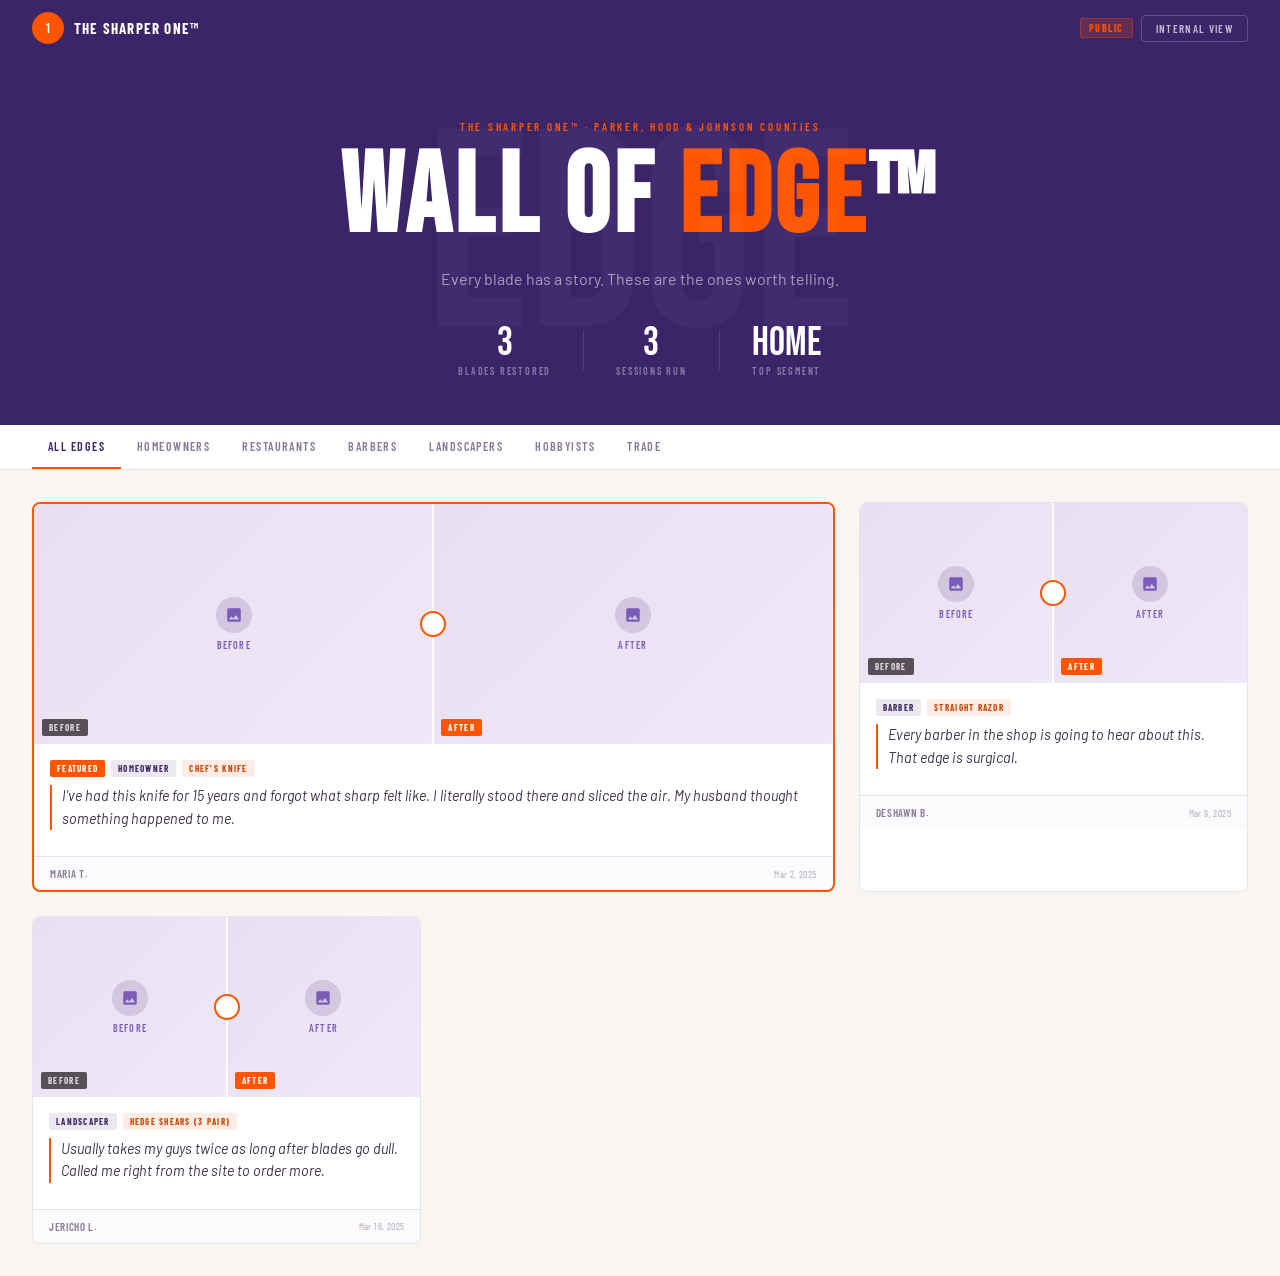
==== public/wall/index.html @ 8e642701 "feat: add Wall of Edge™ and Edge capture page as static assets" ====
<!DOCTYPE html>
<html lang="en">
<head>
<meta charset="UTF-8">
<meta name="viewport" content="width=device-width, initial-scale=1.0">
<title>Wall of Edge™ — The Sharper ONE™</title>
<link href="https://fonts.googleapis.com/css2?family=Bebas+Neue&family=Barlow+Condensed:wght@400;600;700&family=Barlow:ital,wght@0,400;0,500;1,400&display=swap" rel="stylesheet">
<style>
  :root {
    --purple: #3C2469;
    --purple-mid: #5a3a8e;
    --purple-light: #7c5ab8;
    --orange: #ff5500;
    --orange-dim: #cc4400;
    --cream: #f5f0e8;
    --ink: #1a1018;
    --ink-mid: #3d2e4a;
    --muted: #8a7a96;
    --surface: #f9f6f2;
    --card-bg: #ffffff;
    --border: rgba(60,36,105,0.12);
    --border-strong: rgba(60,36,105,0.25);
    --font-display: 'Bebas Neue', sans-serif;
    --font-ui: 'Barlow Condensed', sans-serif;
    --font-body: 'Barlow', sans-serif;
  }

  * { box-sizing: border-box; margin: 0; padding: 0; }

  body {
    font-family: var(--font-body);
    background: var(--surface);
    color: var(--ink);
    min-height: 100vh;
  }

  /* ── NAV ── */
  .nav {
    background: var(--purple);
    display: flex;
    align-items: center;
    justify-content: space-between;
    padding: 0 2rem;
    height: 56px;
    position: sticky;
    top: 0;
    z-index: 100;
  }
  .nav-brand {
    display: flex;
    align-items: center;
    gap: 10px;
    text-decoration: none;
  }
  .nav-orb {
    width: 32px; height: 32px;
    border-radius: 50%;
    background: var(--orange);
    display: flex; align-items: center; justify-content: center;
    font-family: var(--font-display);
    font-size: 14px;
    color: white;
    letter-spacing: 0.02em;
    flex-shrink: 0;
  }
  .nav-title {
    font-family: var(--font-ui);
    font-weight: 700;
    font-size: 15px;
    color: white;
    letter-spacing: 0.08em;
    text-transform: uppercase;
  }
  .nav-actions {
    display: flex;
    gap: 8px;
    align-items: center;
  }
  .nav-btn {
    font-family: var(--font-ui);
    font-weight: 600;
    font-size: 11px;
    letter-spacing: 0.12em;
    text-transform: uppercase;
    padding: 6px 14px;
    border-radius: 4px;
    border: none;
    cursor: pointer;
    transition: all 0.15s;
  }
  .nav-btn.ghost {
    background: transparent;
    color: rgba(255,255,255,0.7);
    border: 1px solid rgba(255,255,255,0.2);
  }
  .nav-btn.ghost:hover { background: rgba(255,255,255,0.08); color: white; }
  .nav-btn.ghost.active { background: rgba(255,255,255,0.12); color: white; border-color: rgba(255,255,255,0.4); }
  .nav-btn.primary {
    background: var(--orange);
    color: white;
  }
  .nav-btn.primary:hover { background: var(--orange-dim); }
  .mode-badge {
    font-family: var(--font-ui);
    font-size: 10px;
    font-weight: 700;
    letter-spacing: 0.15em;
    text-transform: uppercase;
    padding: 3px 8px;
    border-radius: 2px;
    background: rgba(255,85,0,0.2);
    color: var(--orange);
    border: 1px solid rgba(255,85,0,0.3);
  }

  /* ── HERO ── */
  .hero {
    background: var(--purple);
    padding: 4rem 2rem 3rem;
    text-align: center;
    position: relative;
    overflow: hidden;
  }
  .hero::before {
    content: 'EDGE';
    position: absolute;
    font-family: var(--font-display);
    font-size: 22vw;
    color: rgba(255,255,255,0.03);
    top: 50%;
    left: 50%;
    transform: translate(-50%, -50%);
    white-space: nowrap;
    pointer-events: none;
  }
  .hero-eyebrow {
    font-family: var(--font-ui);
    font-size: 11px;
    font-weight: 600;
    letter-spacing: 0.25em;
    text-transform: uppercase;
    color: var(--orange);
    margin-bottom: 1rem;
  }
  .hero-title {
    font-family: var(--font-display);
    font-size: clamp(3.5rem, 10vw, 7rem);
    color: white;
    line-height: 0.9;
    letter-spacing: 0.04em;
    margin-bottom: 1rem;
  }
  .hero-title span { color: var(--orange); }
  .hero-sub {
    font-family: var(--font-body);
    font-size: 1rem;
    color: rgba(255,255,255,0.55);
    max-width: 480px;
    margin: 0 auto 2rem;
    line-height: 1.6;
  }
  .hero-stats {
    display: flex;
    gap: 2rem;
    justify-content: center;
    flex-wrap: wrap;
  }
  .hero-stat {
    display: flex;
    flex-direction: column;
    align-items: center;
  }
  .hero-stat-num {
    font-family: var(--font-display);
    font-size: 2.5rem;
    color: white;
    line-height: 1;
  }
  .hero-stat-label {
    font-family: var(--font-ui);
    font-size: 10px;
    font-weight: 600;
    letter-spacing: 0.18em;
    text-transform: uppercase;
    color: rgba(255,255,255,0.4);
    margin-top: 2px;
  }
  .hero-divider {
    width: 1px;
    height: 40px;
    background: rgba(255,255,255,0.12);
    align-self: center;
  }

  /* ── FILTER BAR ── */
  .filter-bar {
    background: white;
    border-bottom: 1px solid var(--border);
    padding: 0 2rem;
    display: flex;
    align-items: center;
    gap: 0;
    overflow-x: auto;
    -webkit-overflow-scrolling: touch;
  }
  .filter-btn {
    font-family: var(--font-ui);
    font-size: 12px;
    font-weight: 600;
    letter-spacing: 0.12em;
    text-transform: uppercase;
    color: var(--muted);
    background: none;
    border: none;
    border-bottom: 2px solid transparent;
    padding: 14px 16px;
    cursor: pointer;
    white-space: nowrap;
    transition: all 0.15s;
    flex-shrink: 0;
  }
  .filter-btn:hover { color: var(--purple); }
  .filter-btn.active { color: var(--purple); border-bottom-color: var(--orange); }

  /* ── GRID ── */
  .wall-container { padding: 2rem; }
  .wall-grid {
    display: grid;
    grid-template-columns: repeat(auto-fill, minmax(300px, 1fr));
    gap: 1.5rem;
  }

  /* ── ENTRY CARD ── */
  .entry-card {
    background: var(--card-bg);
    border-radius: 8px;
    border: 1px solid var(--border);
    overflow: hidden;
    transition: transform 0.2s, box-shadow 0.2s;
  }
  .entry-card:hover {
    transform: translateY(-2px);
    box-shadow: 0 8px 24px rgba(60,36,105,0.1);
  }
  .entry-card.featured {
    grid-column: span 2;
    border-color: var(--orange);
    border-width: 2px;
  }
  @media (max-width: 680px) {
    .entry-card.featured { grid-column: span 1; }
  }

  /* Before/After Photo Strip */
  .photo-strip {
    display: grid;
    grid-template-columns: 1fr 1fr;
    height: 180px;
    position: relative;
  }
  .photo-strip.featured { height: 240px; }
  .photo-half {
    background: #e8e0f0;
    display: flex;
    align-items: center;
    justify-content: center;
    overflow: hidden;
    position: relative;
  }
  .photo-half img {
    width: 100%; height: 100%;
    object-fit: cover;
    display: block;
  }
  .photo-half.no-photo {
    background: linear-gradient(135deg, #e8e0f0 0%, #f0e8f8 100%);
    flex-direction: column;
    gap: 6px;
  }
  .photo-placeholder-icon {
    width: 36px; height: 36px;
    border-radius: 50%;
    background: rgba(60,36,105,0.15);
    display: flex; align-items: center; justify-content: center;
  }
  .photo-placeholder-icon svg { width: 18px; height: 18px; fill: var(--purple-light); }
  .photo-placeholder-text {
    font-family: var(--font-ui);
    font-size: 10px;
    font-weight: 600;
    letter-spacing: 0.12em;
    text-transform: uppercase;
    color: var(--purple-light);
  }
  .photo-label {
    position: absolute;
    bottom: 8px;
    left: 8px;
    font-family: var(--font-ui);
    font-size: 9px;
    font-weight: 700;
    letter-spacing: 0.15em;
    text-transform: uppercase;
    padding: 3px 7px;
    border-radius: 2px;
  }
  .photo-label.before {
    background: rgba(26,16,24,0.7);
    color: rgba(255,255,255,0.8);
  }
  .photo-label.after {
    background: var(--orange);
    color: white;
  }
  .photo-divider {
    position: absolute;
    top: 0; bottom: 0;
    left: 50%;
    width: 2px;
    background: white;
    transform: translateX(-50%);
    z-index: 2;
  }
  .photo-divider::after {
    content: '';
    position: absolute;
    top: 50%;
    left: 50%;
    transform: translate(-50%, -50%);
    width: 22px; height: 22px;
    border-radius: 50%;
    background: white;
    border: 2px solid var(--orange);
  }

  /* Card Body */
  .card-body { padding: 1rem; }
  .card-meta {
    display: flex;
    align-items: center;
    gap: 6px;
    margin-bottom: 8px;
    flex-wrap: wrap;
  }
  .tag {
    font-family: var(--font-ui);
    font-size: 9px;
    font-weight: 700;
    letter-spacing: 0.14em;
    text-transform: uppercase;
    padding: 3px 7px;
    border-radius: 2px;
  }
  .tag.segment { background: rgba(60,36,105,0.1); color: var(--purple); }
  .tag.blade { background: rgba(255,85,0,0.1); color: var(--orange-dim); }
  .tag.featured { background: var(--orange); color: white; }
  .card-quote {
    font-family: var(--font-body);
    font-style: italic;
    font-size: 0.9rem;
    line-height: 1.55;
    color: var(--ink-mid);
    margin-bottom: 10px;
    padding-left: 10px;
    border-left: 2px solid var(--orange);
  }
  .card-blade-line {
    font-family: var(--font-ui);
    font-size: 11px;
    font-weight: 600;
    letter-spacing: 0.08em;
    color: var(--muted);
    text-transform: uppercase;
  }
  .card-footer {
    display: flex;
    align-items: center;
    justify-content: space-between;
    padding: 10px 1rem;
    border-top: 1px solid var(--border);
    background: rgba(60,36,105,0.02);
  }
  .card-name {
    font-family: var(--font-ui);
    font-size: 11px;
    font-weight: 600;
    letter-spacing: 0.06em;
    color: var(--muted);
    text-transform: uppercase;
  }
  .card-date {
    font-family: var(--font-ui);
    font-size: 10px;
    color: rgba(138,122,150,0.6);
    letter-spacing: 0.04em;
  }

  /* Internal-only badge */
  .internal-indicator {
    display: flex;
    align-items: center;
    gap: 5px;
    padding: 3px 8px;
    background: rgba(255,85,0,0.08);
    border-left: 2px solid var(--orange);
    font-family: var(--font-ui);
    font-size: 9px;
    font-weight: 700;
    letter-spacing: 0.12em;
    text-transform: uppercase;
    color: var(--orange-dim);
  }
  .internal-notes {
    padding: 8px 1rem;
    background: rgba(255,85,0,0.04);
    font-family: var(--font-body);
    font-size: 0.8rem;
    color: var(--ink-mid);
    border-top: 1px solid rgba(255,85,0,0.12);
    display: none;
  }
  .internal-notes.visible { display: block; }

  /* Delete btn (internal only) */
  .delete-btn {
    background: none;
    border: none;
    cursor: pointer;
    padding: 4px;
    color: var(--muted);
    opacity: 0.5;
    transition: opacity 0.15s;
    font-size: 14px;
    line-height: 1;
  }
  .delete-btn:hover { opacity: 1; color: #c0392b; }

  /* ── EMPTY STATE ── */
  .empty-state {
    grid-column: 1 / -1;
    text-align: center;
    padding: 4rem 2rem;
    color: var(--muted);
  }
  .empty-state-icon {
    font-family: var(--font-display);
    font-size: 5rem;
    color: rgba(60,36,105,0.08);
    line-height: 1;
    margin-bottom: 1rem;
  }
  .empty-state p {
    font-family: var(--font-ui);
    font-size: 13px;
    letter-spacing: 0.08em;
    text-transform: uppercase;
  }

  /* ── ADD ENTRY MODAL ── */
  .modal-overlay {
    display: none;
    position: fixed;
    inset: 0;
    background: rgba(26,16,24,0.7);
    z-index: 200;
    align-items: flex-start;
    justify-content: center;
    padding: 2rem 1rem;
    overflow-y: auto;
  }
  .modal-overlay.open { display: flex; }
  .modal {
    background: white;
    border-radius: 10px;
    width: 100%;
    max-width: 580px;
    overflow: hidden;
    margin: auto;
  }
  .modal-header {
    background: var(--purple);
    padding: 1.25rem 1.5rem;
    display: flex;
    align-items: center;
    justify-content: space-between;
  }
  .modal-header-title {
    font-family: var(--font-display);
    font-size: 1.6rem;
    color: white;
    letter-spacing: 0.06em;
  }
  .modal-header-sub {
    font-family: var(--font-ui);
    font-size: 10px;
    font-weight: 600;
    letter-spacing: 0.18em;
    text-transform: uppercase;
    color: rgba(255,255,255,0.45);
    margin-top: 2px;
  }
  .modal-close {
    background: rgba(255,255,255,0.1);
    border: none;
    color: white;
    width: 30px; height: 30px;
    border-radius: 50%;
    cursor: pointer;
    font-size: 16px;
    display: flex; align-items: center; justify-content: center;
    transition: background 0.15s;
  }
  .modal-close:hover { background: rgba(255,255,255,0.2); }
  .modal-body { padding: 1.5rem; }
  .form-group { margin-bottom: 1.25rem; }
  .form-label {
    font-family: var(--font-ui);
    font-size: 10px;
    font-weight: 700;
    letter-spacing: 0.18em;
    text-transform: uppercase;
    color: var(--purple);
    display: block;
    margin-bottom: 6px;
  }
  .form-input, .form-select, .form-textarea {
    width: 100%;
    padding: 9px 12px;
    border: 1.5px solid var(--border-strong);
    border-radius: 5px;
    font-family: var(--font-body);
    font-size: 0.9rem;
    color: var(--ink);
    background: var(--surface);
    transition: border-color 0.15s;
    outline: none;
    appearance: none;
  }
  .form-input:focus, .form-select:focus, .form-textarea:focus {
    border-color: var(--purple-light);
    background: white;
  }
  .form-textarea { resize: vertical; min-height: 90px; line-height: 1.5; }
  .form-row { display: grid; grid-template-columns: 1fr 1fr; gap: 1rem; }
  @media (max-width: 480px) { .form-row { grid-template-columns: 1fr; } }
  .form-hint {
    font-family: var(--font-body);
    font-size: 0.78rem;
    color: var(--muted);
    margin-top: 4px;
    line-height: 1.4;
  }

  /* AI Assist Block */
  .ai-block {
    background: rgba(60,36,105,0.04);
    border: 1.5px solid rgba(60,36,105,0.12);
    border-radius: 6px;
    padding: 1rem 1.25rem;
    margin-bottom: 1.25rem;
  }
  .ai-block-label {
    font-family: var(--font-ui);
    font-size: 10px;
    font-weight: 700;
    letter-spacing: 0.18em;
    text-transform: uppercase;
    color: var(--purple-light);
    margin-bottom: 8px;
    display: flex;
    align-items: center;
    gap: 6px;
  }
  .ai-spark {
    width: 16px; height: 16px;
    background: var(--orange);
    border-radius: 50%;
    display: inline-flex; align-items: center; justify-content: center;
    font-size: 9px;
    color: white;
    font-weight: 700;
    flex-shrink: 0;
  }
  .ai-generate-btn {
    font-family: var(--font-ui);
    font-size: 11px;
    font-weight: 700;
    letter-spacing: 0.14em;
    text-transform: uppercase;
    background: var(--purple);
    color: white;
    border: none;
    padding: 8px 16px;
    border-radius: 4px;
    cursor: pointer;
    display: flex;
    align-items: center;
    gap: 8px;
    margin-top: 8px;
    transition: background 0.15s;
  }
  .ai-generate-btn:hover { background: var(--purple-mid); }
  .ai-generate-btn:disabled { opacity: 0.5; cursor: not-allowed; }
  .ai-result {
    margin-top: 10px;
    padding: 10px;
    background: white;
    border-radius: 4px;
    border: 1px solid var(--border);
    font-family: var(--font-body);
    font-style: italic;
    font-size: 0.88rem;
    color: var(--ink-mid);
    line-height: 1.55;
    display: none;
  }
  .ai-result.visible { display: block; }
  .ai-use-btn {
    font-family: var(--font-ui);
    font-size: 10px;
    font-weight: 700;
    letter-spacing: 0.12em;
    text-transform: uppercase;
    background: none;
    border: 1px solid var(--border-strong);
    color: var(--purple);
    padding: 5px 12px;
    border-radius: 3px;
    cursor: pointer;
    margin-top: 8px;
    display: none;
    transition: all 0.15s;
  }
  .ai-use-btn.visible { display: inline-block; }
  .ai-use-btn:hover { background: var(--purple); color: white; border-color: var(--purple); }

  /* Photo Upload */
  .photo-upload-row { display: grid; grid-template-columns: 1fr 1fr; gap: 1rem; }
  .photo-upload-zone {
    border: 2px dashed var(--border-strong);
    border-radius: 5px;
    padding: 1rem;
    text-align: center;
    cursor: pointer;
    transition: all 0.15s;
    background: var(--surface);
    position: relative;
  }
  .photo-upload-zone:hover { border-color: var(--purple-light); background: rgba(60,36,105,0.03); }
  .photo-upload-zone input[type=file] {
    position: absolute; inset: 0; opacity: 0; cursor: pointer; width: 100%; height: 100%;
  }
  .photo-upload-label {
    font-family: var(--font-ui);
    font-size: 10px;
    font-weight: 700;
    letter-spacing: 0.12em;
    text-transform: uppercase;
    color: var(--muted);
    display: block;
    margin-top: 6px;
  }
  .photo-upload-preview {
    width: 100%; height: 80px;
    object-fit: cover;
    border-radius: 3px;
    margin-bottom: 4px;
    display: none;
  }
  .photo-upload-preview.visible { display: block; }
  .photo-icon {
    width: 32px; height: 32px;
    border-radius: 50%;
    background: rgba(60,36,105,0.08);
    margin: 0 auto 4px;
    display: flex; align-items: center; justify-content: center;
  }
  .photo-icon svg { width: 16px; height: 16px; fill: var(--purple-light); }

  /* Toggle */
  .toggle-row {
    display: flex;
    align-items: center;
    justify-content: space-between;
    padding: 10px 0;
    border-top: 1px solid var(--border);
  }
  .toggle-label {
    font-family: var(--font-ui);
    font-size: 12px;
    font-weight: 600;
    letter-spacing: 0.1em;
    text-transform: uppercase;
    color: var(--ink-mid);
  }
  .toggle {
    width: 40px; height: 22px;
    background: var(--border-strong);
    border-radius: 11px;
    position: relative;
    cursor: pointer;
    transition: background 0.2s;
    border: none;
    flex-shrink: 0;
  }
  .toggle::after {
    content: '';
    position: absolute;
    width: 16px; height: 16px;
    background: white;
    border-radius: 50%;
    top: 3px; left: 3px;
    transition: transform 0.2s;
    box-shadow: 0 1px 3px rgba(0,0,0,0.2);
  }
  .toggle.on { background: var(--orange); }
  .toggle.on::after { transform: translateX(18px); }

  /* Modal Footer */
  .modal-footer {
    padding: 1rem 1.5rem;
    border-top: 1px solid var(--border);
    display: flex;
    gap: 10px;
    justify-content: flex-end;
    background: var(--surface);
  }
  .btn-cancel {
    font-family: var(--font-ui);
    font-size: 12px;
    font-weight: 700;
    letter-spacing: 0.1em;
    text-transform: uppercase;
    padding: 9px 20px;
    border: 1.5px solid var(--border-strong);
    border-radius: 4px;
    background: white;
    color: var(--muted);
    cursor: pointer;
    transition: all 0.15s;
  }
  .btn-cancel:hover { color: var(--ink); border-color: var(--purple-light); }
  .btn-save {
    font-family: var(--font-ui);
    font-size: 12px;
    font-weight: 700;
    letter-spacing: 0.1em;
    text-transform: uppercase;
    padding: 9px 24px;
    border: none;
    border-radius: 4px;
    background: var(--orange);
    color: white;
    cursor: pointer;
    transition: background 0.15s;
  }
  .btn-save:hover { background: var(--orange-dim); }

  /* Loading spinner */
  .spinner {
    width: 14px; height: 14px;
    border: 2px solid rgba(255,255,255,0.3);
    border-top-color: white;
    border-radius: 50%;
    animation: spin 0.7s linear infinite;
    flex-shrink: 0;
  }
  @keyframes spin { to { transform: rotate(360deg); } }

  /* ── INTERNAL PANEL ── */
  .internal-panel {
    background: white;
    border-top: 2px solid var(--orange);
    padding: 1.5rem 2rem;
    display: none;
  }
  .internal-panel.visible { display: block; }
  .internal-panel-title {
    font-family: var(--font-display);
    font-size: 1.4rem;
    color: var(--purple);
    letter-spacing: 0.06em;
    margin-bottom: 1rem;
  }
  .internal-table {
    width: 100%;
    border-collapse: collapse;
    font-family: var(--font-body);
    font-size: 0.85rem;
  }
  .internal-table th {
    font-family: var(--font-ui);
    font-size: 9px;
    font-weight: 700;
    letter-spacing: 0.18em;
    text-transform: uppercase;
    color: var(--muted);
    padding: 8px 10px;
    text-align: left;
    border-bottom: 1px solid var(--border);
    background: var(--surface);
  }
  .internal-table td {
    padding: 10px;
    border-bottom: 1px solid var(--border);
    color: var(--ink-mid);
    vertical-align: top;
  }
  .internal-table tr:hover td { background: rgba(60,36,105,0.02); }
  .quote-cell { font-style: italic; }
  .internal-export-btn {
    font-family: var(--font-ui);
    font-size: 11px;
    font-weight: 700;
    letter-spacing: 0.12em;
    text-transform: uppercase;
    padding: 7px 16px;
    border: 1.5px solid var(--border-strong);
    border-radius: 4px;
    background: white;
    color: var(--purple);
    cursor: pointer;
    transition: all 0.15s;
    margin-bottom: 1rem;
  }
  .internal-export-btn:hover { background: var(--purple); color: white; border-color: var(--purple); }

  /* Responsive */
  @media (max-width: 600px) {
    .wall-grid { grid-template-columns: 1fr; }
    .hero { padding: 2.5rem 1rem 2rem; }
    .nav { padding: 0 1rem; }
    .wall-container { padding: 1rem; }
    .nav-title { font-size: 13px; }
  }
</style>
</head>
<body>

<!-- NAV -->
<nav class="nav">
  <a class="nav-brand" href="https://sharper.one">
    <div class="nav-orb">1</div>
    <span class="nav-title">The Sharper ONE™</span>
  </a>
  <div class="nav-actions">
    <span class="mode-badge" id="modeBadge">Public</span>
    <button class="nav-btn ghost" id="internalToggle" onclick="toggleInternalMode()">Internal View</button>
    <button class="nav-btn primary" id="addEntryBtn" onclick="openModal()" style="display:none;">+ Add Entry</button>
  </div>
</nav>

<!-- HERO -->
<section class="hero">
  <p class="hero-eyebrow">The Sharper ONE™ · Parker, Hood & Johnson Counties</p>
  <h1 class="hero-title">WALL OF <span>EDGE</span>™</h1>
  <p class="hero-sub">Every blade has a story. These are the ones worth telling.</p>
  <div class="hero-stats">
    <div class="hero-stat">
      <span class="hero-stat-num" id="statTotal">0</span>
      <span class="hero-stat-label">Blades Restored</span>
    </div>
    <div class="hero-divider"></div>
    <div class="hero-stat">
      <span class="hero-stat-num" id="statSessions">0</span>
      <span class="hero-stat-label">Sessions Run</span>
    </div>
    <div class="hero-divider"></div>
    <div class="hero-stat">
      <span class="hero-stat-num" id="statSegments">—</span>
      <span class="hero-stat-label">Top Segment</span>
    </div>
  </div>
</section>

<!-- FILTER BAR -->
<div class="filter-bar">
  <button class="filter-btn active" data-filter="all" onclick="applyFilter('all', this)">All Edges</button>
  <button class="filter-btn" data-filter="Homeowner" onclick="applyFilter('Homeowner', this)">Homeowners</button>
  <button class="filter-btn" data-filter="Restaurant" onclick="applyFilter('Restaurant', this)">Restaurants</button>
  <button class="filter-btn" data-filter="Barber" onclick="applyFilter('Barber', this)">Barbers</button>
  <button class="filter-btn" data-filter="Landscaper" onclick="applyFilter('Landscaper', this)">Landscapers</button>
  <button class="filter-btn" data-filter="Hobbyist" onclick="applyFilter('Hobbyist', this)">Hobbyists</button>
  <button class="filter-btn" data-filter="Trade" onclick="applyFilter('Trade', this)">Trade</button>
</div>

<!-- WALL GRID -->
<div class="wall-container">
  <div class="wall-grid" id="wallGrid"></div>
</div>

<!-- INTERNAL FEED PANEL -->
<div class="internal-panel" id="internalPanel">
  <p class="internal-panel-title">INTERNAL FEED — ALL ENTRIES</p>
  <button class="internal-export-btn" onclick="exportJSON()">Export JSON</button>
  <div style="overflow-x:auto;">
    <table class="internal-table" id="internalTable">
      <thead>
        <tr>
          <th>Date</th>
          <th>Name</th>
          <th>Segment</th>
          <th>Blade</th>
          <th>Quote</th>
          <th>Notes</th>
          <th>Public</th>
          <th></th>
        </tr>
      </thead>
      <tbody id="internalTableBody"></tbody>
    </table>
  </div>
</div>

<!-- ADD ENTRY MODAL -->
<div class="modal-overlay" id="modalOverlay">
  <div class="modal">
    <div class="modal-header">
      <div>
        <div class="modal-header-title">NEW EDGE ENTRY</div>
        <div class="modal-header-sub">iQ™ Edge · AI-Assisted</div>
      </div>
      <button class="modal-close" onclick="closeModal()">✕</button>
    </div>
    <div class="modal-body">

      <!-- AI ASSIST -->
      <div class="ai-block">
        <div class="ai-block-label">
          <span class="ai-spark">AI</span>
          iQ™ Edge Assist — Describe what happened
        </div>
        <textarea class="form-textarea" id="aiPrompt" placeholder="e.g. Homeowner came with a completely dull chef's knife, couldn't even cut tomatoes. Sharpened it on the 2x42, finished on the Work Sharp. She literally gasped when she tried it." style="min-height:70px;"></textarea>
        <p class="form-hint">Describe the customer, the blade, the reaction. AI will shape it into a pull quote.</p>
        <button class="ai-generate-btn" id="aiBtn" onclick="generateQuote()">
          <span id="aiSpinner" class="spinner" style="display:none;"></span>
          Generate Pull Quote
        </button>
        <div class="ai-result" id="aiResult"></div>
        <button class="ai-use-btn" id="aiUseBtn" onclick="useGeneratedQuote()">Use This Quote →</button>
      </div>

      <!-- FORM FIELDS -->
      <div class="form-row">
        <div class="form-group">
          <label class="form-label">Customer Name</label>
          <input class="form-input" id="fName" type="text" placeholder="First name or initials">
        </div>
        <div class="form-group">
          <label class="form-label">Segment</label>
          <select class="form-select" id="fSegment">
            <option value="Homeowner">Homeowner</option>
            <option value="Restaurant">Restaurant</option>
            <option value="Barber">Barber</option>
            <option value="Landscaper">Landscaper</option>
            <option value="Hobbyist">Hobbyist</option>
            <option value="Trade">Trade</option>
          </select>
        </div>
      </div>
      <div class="form-row">
        <div class="form-group">
          <label class="form-label">Blade / Tool Type</label>
          <input class="form-input" id="fBlade" type="text" placeholder="e.g. Chef's knife, straight razor">
        </div>
        <div class="form-group">
          <label class="form-label">Session Date</label>
          <input class="form-input" id="fDate" type="date">
        </div>
      </div>
      <div class="form-group">
        <label class="form-label">Pull Quote (Customer Reaction)</label>
        <textarea class="form-textarea" id="fQuote" placeholder="What they said, how they reacted — in their words or captured in spirit" style="min-height:70px;"></textarea>
      </div>

      <!-- PHOTOS -->
      <div class="form-group">
        <label class="form-label">Before / After Photos</label>
        <div class="photo-upload-row">
          <div class="photo-upload-zone" id="beforeZone">
            <input type="file" accept="image/*" onchange="handlePhoto('before', this)">
            <img class="photo-upload-preview" id="beforePreview" src="" alt="">
            <div class="photo-icon" id="beforeIcon">
              <svg viewBox="0 0 24 24"><path d="M21 19V5c0-1.1-.9-2-2-2H5c-1.1 0-2 .9-2 2v14c0 1.1.9 2 2 2h14c1.1 0 2-.9 2-2zM8.5 13.5l2.5 3.01L14.5 12l4.5 6H5l3.5-4.5z"/></svg>
            </div>
            <span class="photo-upload-label">Before</span>
          </div>
          <div class="photo-upload-zone" id="afterZone">
            <input type="file" accept="image/*" onchange="handlePhoto('after', this)">
            <img class="photo-upload-preview" id="afterPreview" src="" alt="">
            <div class="photo-icon" id="afterIcon">
              <svg viewBox="0 0 24 24"><path d="M21 19V5c0-1.1-.9-2-2-2H5c-1.1 0-2 .9-2 2v14c0 1.1.9 2 2 2h14c1.1 0 2-.9 2-2zM8.5 13.5l2.5 3.01L14.5 12l4.5 6H5l3.5-4.5z"/></svg>
            </div>
            <span class="photo-upload-label">After</span>
          </div>
        </div>
      </div>

      <!-- INTERNAL NOTES -->
      <div class="form-group">
        <label class="form-label">Internal Notes</label>
        <textarea class="form-textarea" id="fNotes" placeholder="Equipment used, grit progression, edge condition on arrival, anything ops-relevant" style="min-height:60px;"></textarea>
        <p class="form-hint">Never shown publicly. Ops reference only.</p>
      </div>

      <!-- TOGGLES -->
      <div class="toggle-row">
        <span class="toggle-label">Mark as Featured</span>
        <button class="toggle" id="toggleFeatured" onclick="this.classList.toggle('on')"></button>
      </div>
      <div class="toggle-row">
        <span class="toggle-label">Publish to Public Wall</span>
        <button class="toggle on" id="togglePublic" onclick="this.classList.toggle('on')"></button>
      </div>
    </div>
    <div class="modal-footer">
      <button class="btn-cancel" onclick="closeModal()">Cancel</button>
      <button class="btn-save" onclick="saveEntry()">Seal the Edge 🔱</button>
    </div>
  </div>
</div>

<script>
const STORAGE_KEY = 'woe_entries_v1';
let entries = [];
let currentFilter = 'all';
let internalMode = false;
let generatedQuote = '';
let photosData = { before: null, after: null };

function load() {
  try {
    const raw = localStorage.getItem(STORAGE_KEY);
    entries = raw ? JSON.parse(raw) : seedData();
  } catch(e) { entries = seedData(); }
}

function save() {
  localStorage.setItem(STORAGE_KEY, JSON.stringify(entries));
}

function seedData() {
  const d = [
    {
      id: 'woe_1', name: 'Maria T.', segment: 'Homeowner', blade: "Chef's Knife",
      quote: "I've had this knife for 15 years and forgot what sharp felt like. I literally stood there and sliced the air. My husband thought something happened to me.",
      notes: 'Arrived with a significant rolled edge. 2x42 at 120 grit → 220 → Work Sharp fine. Paper test clean first pass.', 
      date: '2025-03-02', featured: true, isPublic: true, before: null, after: null
    },
    {
      id: 'woe_2', name: 'DeShawn B.', segment: 'Barber', blade: 'Straight Razor',
      quote: "Every barber in the shop is going to hear about this. That edge is surgical.",
      notes: 'Dovo 5/8 — hollow grind, minor hone wear. Work Sharp with leather strop finish. BiP™ gap validated.',
      date: '2025-03-09', featured: false, isPublic: true, before: null, after: null
    },
    {
      id: 'woe_3', name: 'Jericho L.', segment: 'Landscaper', blade: 'Hedge Shears (3 pair)',
      quote: "Usually takes my guys twice as long after blades go dull. Called me right from the site to order more.",
      notes: 'Batch of 3 pairs — Fiskars and one no-name brand. 2x42 at 80 → 220, no strop needed. 9 blades total.',
      date: '2025-03-16', featured: false, isPublic: true, before: null, after: null
    }
  ];
  localStorage.setItem(STORAGE_KEY, JSON.stringify(d));
  return d;
}

function updateStats() {
  const total = entries.length;
  const sessions = [...new Set(entries.map(e => e.date))].length;
  const segCount = {};
  entries.forEach(e => { segCount[e.segment] = (segCount[e.segment]||0)+1; });
  const top = Object.entries(segCount).sort((a,b)=>b[1]-a[1])[0];
  document.getElementById('statTotal').textContent = total;
  document.getElementById('statSessions').textContent = sessions;
  document.getElementById('statSegments').textContent = top ? top[0].substring(0,4).toUpperCase() : '—';
}

function applyFilter(filter, btn) {
  currentFilter = filter;
  document.querySelectorAll('.filter-btn').forEach(b => b.classList.remove('active'));
  btn.classList.add('active');
  renderWall();
}

function toggleInternalMode() {
  internalMode = !internalMode;
  const btn = document.getElementById('internalToggle');
  const badge = document.getElementById('modeBadge');
  const addBtn = document.getElementById('addEntryBtn');
  const panel = document.getElementById('internalPanel');
  if (internalMode) {
    btn.classList.add('active');
    badge.textContent = 'Internal';
    badge.style.background = 'rgba(255,85,0,0.3)';
    addBtn.style.display = 'inline-block';
    panel.classList.add('visible');
    renderInternal();
  } else {
    btn.classList.remove('active');
    badge.textContent = 'Public';
    badge.style.background = 'rgba(255,85,0,0.2)';
    addBtn.style.display = 'none';
    panel.classList.remove('visible');
  }
  renderWall();
}

function renderWall() {
  const grid = document.getElementById('wallGrid');
  let filtered = entries.filter(e => {
    if (!internalMode && !e.isPublic) return false;
    if (currentFilter !== 'all' && e.segment !== currentFilter) return false;
    return true;
  });
  // Featured first
  filtered.sort((a,b) => (b.featured?1:0)-(a.featured?1:0));
  if (!filtered.length) {
    grid.innerHTML = '<div class="empty-state"><div class="empty-state-icon">EDGE</div><p>No entries yet — seal the first one.</p></div>';
    return;
  }
  grid.innerHTML = filtered.map(e => cardHTML(e)).join('');
}

function cardHTML(e) {
  const featured = e.featured ? 'featured' : '';
  const photoStripClass = e.featured ? 'photo-strip featured' : 'photo-strip';

  const beforeImg = e.before
    ? `<img src="${e.before}" alt="Before">`
    : `<div class="photo-placeholder-icon"><svg viewBox="0 0 24 24"><path d="M21 19V5c0-1.1-.9-2-2-2H5c-1.1 0-2 .9-2 2v14c0 1.1.9 2 2 2h14c1.1 0 2-.9 2-2zM8.5 13.5l2.5 3.01L14.5 12l4.5 6H5l3.5-4.5z"/></svg></div><span class="photo-placeholder-text">Before</span>`;
  const afterImg = e.after
    ? `<img src="${e.after}" alt="After">`
    : `<div class="photo-placeholder-icon"><svg viewBox="0 0 24 24"><path d="M21 19V5c0-1.1-.9-2-2-2H5c-1.1 0-2 .9-2 2v14c0 1.1.9 2 2 2h14c1.1 0 2-.9 2-2zM8.5 13.5l2.5 3.01L14.5 12l4.5 6H5l3.5-4.5z"/></svg></div><span class="photo-placeholder-text">After</span>`;
  const beforeClass = e.before ? 'photo-half' : 'photo-half no-photo';
  const afterClass = e.after ? 'photo-half' : 'photo-half no-photo';

  const internalSection = internalMode && e.notes
    ? `<div class="internal-indicator"><span>⬡</span> Ops Notes</div>
       <div class="internal-notes visible">${e.notes}</div>`
    : '';
  const deleteBtn = internalMode
    ? `<button class="delete-btn" onclick="deleteEntry('${e.id}')" title="Delete">✕</button>`
    : '';
  const featuredTag = e.featured ? '<span class="tag featured">Featured</span>' : '';
  const dateStr = e.date ? new Date(e.date+'T00:00:00').toLocaleDateString('en-US',{month:'short',day:'numeric',year:'numeric'}) : '';

  return `
  <div class="entry-card ${featured}" id="card_${e.id}">
    <div class="${photoStripClass}">
      <div class="${beforeClass}">${beforeImg}<span class="photo-label before">Before</span></div>
      <div class="${afterClass}">${afterImg}<span class="photo-label after">After</span></div>
      <div class="photo-divider"></div>
    </div>
    <div class="card-body">
      <div class="card-meta">
        ${featuredTag}
        <span class="tag segment">${e.segment}</span>
        <span class="tag blade">${e.blade}</span>
      </div>
      <p class="card-quote">${e.quote}</p>
    </div>
    ${internalSection}
    <div class="card-footer">
      <span class="card-name">${e.name}</span>
      <div style="display:flex;align-items:center;gap:8px;">
        <span class="card-date">${dateStr}</span>
        ${deleteBtn}
      </div>
    </div>
  </div>`;
}

function renderInternal() {
  const tbody = document.getElementById('internalTableBody');
  if (!entries.length) { tbody.innerHTML = '<tr><td colspan="8" style="text-align:center;color:#aaa;padding:2rem;">No entries yet.</td></tr>'; return; }
  tbody.innerHTML = entries.map(e => `
    <tr>
      <td>${e.date||'—'}</td>
      <td>${e.name}</td>
      <td><span class="tag segment" style="font-size:9px;">${e.segment}</span></td>
      <td>${e.blade}</td>
      <td class="quote-cell" style="max-width:200px;">${e.quote.substring(0,80)}${e.quote.length>80?'…':''}</td>
      <td style="max-width:160px;font-size:0.8rem;color:#666;">${e.notes ? e.notes.substring(0,60)+'…' : '—'}</td>
      <td>${e.isPublic ? '✓' : '—'}</td>
      <td><button class="delete-btn" onclick="deleteEntry('${e.id}')">✕</button></td>
    </tr>`).join('');
}

function deleteEntry(id) {
  if (!confirm('Remove this entry from the Wall?')) return;
  entries = entries.filter(e => e.id !== id);
  save();
  renderWall();
  updateStats();
  if (internalMode) renderInternal();
}

function openModal() {
  document.getElementById('modalOverlay').classList.add('open');
  document.getElementById('fDate').value = new Date().toISOString().split('T')[0];
  photosData = { before: null, after: null };
  generatedQuote = '';
  document.getElementById('aiResult').classList.remove('visible');
  document.getElementById('aiUseBtn').classList.remove('visible');
  document.getElementById('aiPrompt').value = '';
  document.getElementById('fName').value = '';
  document.getElementById('fSegment').value = 'Homeowner';
  document.getElementById('fBlade').value = '';
  document.getElementById('fQuote').value = '';
  document.getElementById('fNotes').value = '';
  document.getElementById('beforePreview').classList.remove('visible');
  document.getElementById('afterPreview').classList.remove('visible');
  document.getElementById('beforeIcon').style.display = 'flex';
  document.getElementById('afterIcon').style.display = 'flex';
  const tf = document.getElementById('toggleFeatured');
  const tp = document.getElementById('togglePublic');
  tf.classList.remove('on');
  tp.classList.add('on');
}

function closeModal() {
  document.getElementById('modalOverlay').classList.remove('open');
}

function handlePhoto(type, input) {
  if (!input.files || !input.files[0]) return;
  const reader = new FileReader();
  reader.onload = function(ev) {
    photosData[type] = ev.target.result;
    const preview = document.getElementById(type + 'Preview');
    const icon = document.getElementById(type + 'Icon');
    preview.src = ev.target.result;
    preview.classList.add('visible');
    icon.style.display = 'none';
  };
  reader.readAsDataURL(input.files[0]);
}

async function generateQuote() {
  const prompt = document.getElementById('aiPrompt').value.trim();
  if (!prompt) { alert('Describe the session first.'); return; }
  const btn = document.getElementById('aiBtn');
  const spinner = document.getElementById('aiSpinner');
  const resultEl = document.getElementById('aiResult');
  const useBtn = document.getElementById('aiUseBtn');
  btn.disabled = true;
  spinner.style.display = 'inline-block';
  btn.childNodes[2].textContent = 'Generating...';
  resultEl.classList.remove('visible');
  useBtn.classList.remove('visible');
  try {
    const res = await fetch('https://api.anthropic.com/v1/messages', {
      method: 'POST',
      headers: { 'Content-Type': 'application/json' },
      body: JSON.stringify({
        model: 'claude-sonnet-4-20250514',
        max_tokens: 1000,
        system: `You are the voice of The Sharper ONE™, a mobile blade sharpening business in the Dallas-Fort Worth Metroplex. Your job is to take a raw session description from the operator and craft a short, powerful pull quote that captures the customer's reaction or the transformation moment. The quote should feel like something a real customer would say — conversational, vivid, genuine. Not marketing copy. 1-3 sentences maximum. First person if possible. Pure voice, no fluff. Return ONLY the quote text — no quotation marks, no preamble, no explanation.`,
        messages: [{ role: 'user', content: prompt }]
      })
    });
    const data = await res.json();
    const text = data.content && data.content[0] ? data.content[0].text.trim() : 'Could not generate quote. Try again.';
    generatedQuote = text;
    resultEl.textContent = text;
    resultEl.classList.add('visible');
    useBtn.classList.add('visible');
  } catch(err) {
    resultEl.textContent = 'API error — enter quote manually.';
    resultEl.classList.add('visible');
  } finally {
    btn.disabled = false;
    spinner.style.display = 'none';
    btn.childNodes[2].textContent = 'Generate Pull Quote';
  }
}

function useGeneratedQuote() {
  if (generatedQuote) {
    document.getElementById('fQuote').value = generatedQuote;
  }
}

function saveEntry() {
  const name = document.getElementById('fName').value.trim() || 'Anonymous';
  const segment = document.getElementById('fSegment').value;
  const blade = document.getElementById('fBlade').value.trim();
  const quote = document.getElementById('fQuote').value.trim();
  const date = document.getElementById('fDate').value;
  const notes = document.getElementById('fNotes').value.trim();
  const featured = document.getElementById('toggleFeatured').classList.contains('on');
  const isPublic = document.getElementById('togglePublic').classList.contains('on');
  if (!blade || !quote) { alert('Blade type and pull quote are required.'); return; }
  const entry = {
    id: 'woe_' + Date.now(),
    name, segment, blade, quote, date, notes, featured, isPublic,
    before: photosData.before,
    after: photosData.after
  };
  entries.unshift(entry);
  save();
  closeModal();
  renderWall();
  updateStats();
  if (internalMode) renderInternal();
}

function exportJSON() {
  const blob = new Blob([JSON.stringify(entries, null, 2)], { type: 'application/json' });
  const url = URL.createObjectURL(blob);
  const a = document.createElement('a'); a.href = url;
  a.download = 'wall-of-edge-export-' + new Date().toISOString().split('T')[0] + '.json';
  a.click(); URL.revokeObjectURL(url);
}

// Init
load();
updateStats();
renderWall();
</script>
</body>
</html>
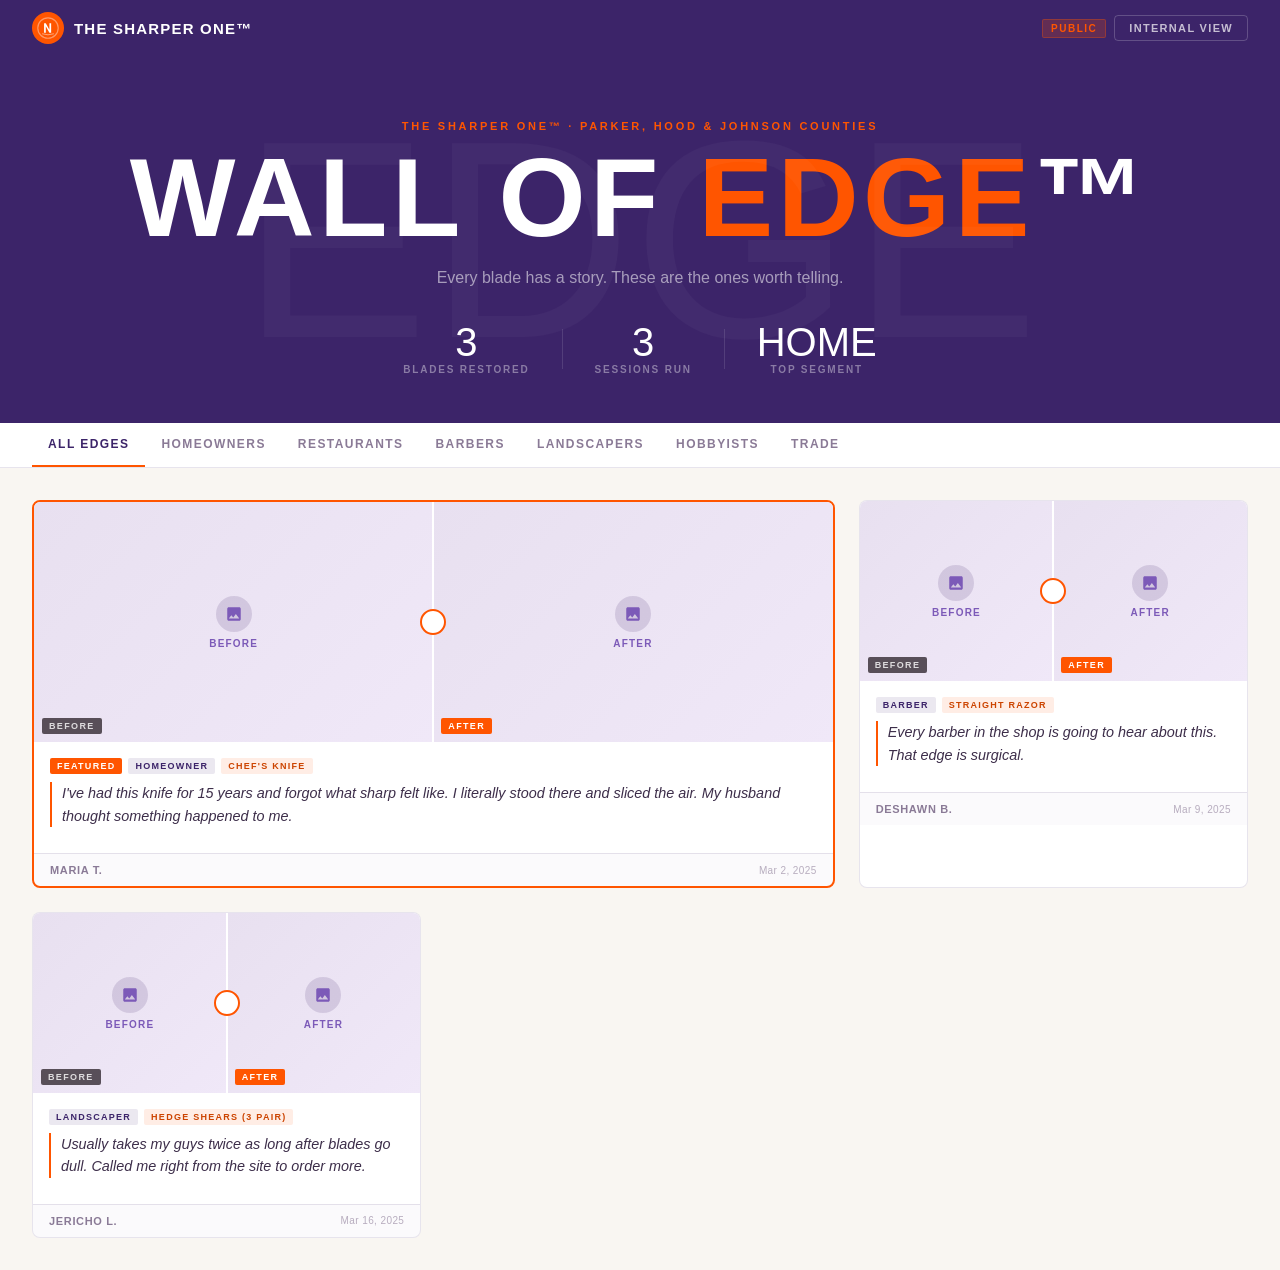
==== commit 63d96962: "fix: self-host fonts — eliminate Google Fonts dependency, TiO™ standard" ====
--- a/public/wall/index.html
+++ b/public/wall/index.html
@@ -4,8 +4,57 @@
 <meta charset="UTF-8">
 <meta name="viewport" content="width=device-width, initial-scale=1.0">
 <title>Wall of Edge™ — The Sharper ONE™</title>
-<link href="https://fonts.googleapis.com/css2?family=Bebas+Neue&family=Barlow+Condensed:wght@400;600;700&family=Barlow:ital,wght@0,400;0,500;1,400&display=swap" rel="stylesheet">
 <style>
+  @font-face {
+    font-family: 'Bebas Neue';
+    src: url('/fonts/bebas-neue-v10-latin-regular.woff2') format('woff2');
+    font-weight: 400;
+    font-style: normal;
+    font-display: swap;
+  }
+  @font-face {
+    font-family: 'Barlow Condensed';
+    src: url('/fonts/barlow-condensed-v27-latin-regular.woff2') format('woff2');
+    font-weight: 400;
+    font-style: normal;
+    font-display: swap;
+  }
+  @font-face {
+    font-family: 'Barlow Condensed';
+    src: url('/fonts/barlow-condensed-v27-latin-600.woff2') format('woff2');
+    font-weight: 600;
+    font-style: normal;
+    font-display: swap;
+  }
+  @font-face {
+    font-family: 'Barlow Condensed';
+    src: url('/fonts/barlow-condensed-v27-latin-700.woff2') format('woff2');
+    font-weight: 700;
+    font-style: normal;
+    font-display: swap;
+  }
+  @font-face {
+    font-family: 'Barlow';
+    src: url('/fonts/barlow-v12-latin-regular.woff2') format('woff2');
+    font-weight: 400;
+    font-style: normal;
+    font-display: swap;
+  }
+  @font-face {
+    font-family: 'Barlow';
+    src: url('/fonts/barlow-v12-latin-italic.woff2') format('woff2');
+    font-weight: 400;
+    font-style: italic;
+    font-display: swap;
+  }
+  @font-face {
+    font-family: 'Barlow';
+    src: url('/fonts/barlow-v12-latin-500.woff2') format('woff2');
+    font-weight: 500;
+    font-style: normal;
+    font-display: swap;
+  }
+
   :root {
     --purple: #3C2469;
     --purple-mid: #5a3a8e;
@@ -57,11 +106,8 @@
     border-radius: 50%;
     background: var(--orange);
     display: flex; align-items: center; justify-content: center;
-    font-family: var(--font-display);
-    font-size: 14px;
-    color: white;
-    letter-spacing: 0.02em;
     flex-shrink: 0;
+    overflow: hidden;
   }
   .nav-title {
     font-family: var(--font-ui);
@@ -840,7 +886,13 @@
 <!-- NAV -->
 <nav class="nav">
   <a class="nav-brand" href="https://sharper.one">
-    <div class="nav-orb">1</div>
+    <div class="nav-orb">
+      <svg width="22" height="22" viewBox="0 0 28 28" fill="none" xmlns="http://www.w3.org/2000/svg">
+        <circle cx="14" cy="14" r="13" stroke="white" stroke-width="1.5" stroke-opacity="0.4"/>
+        <path d="M9 8h2.2l4.6 8.2V8H18v12h-2.2L11.2 11.8V20H9V8z" fill="white"/>
+        <path d="M7 21.5 Q14 24 21 21.5" stroke="white" stroke-width="1.2" stroke-linecap="round" fill="none" stroke-opacity="0.5"/>
+      </svg>
+    </div>
     <span class="nav-title">The Sharper ONE™</span>
   </a>
   <div class="nav-actions">
